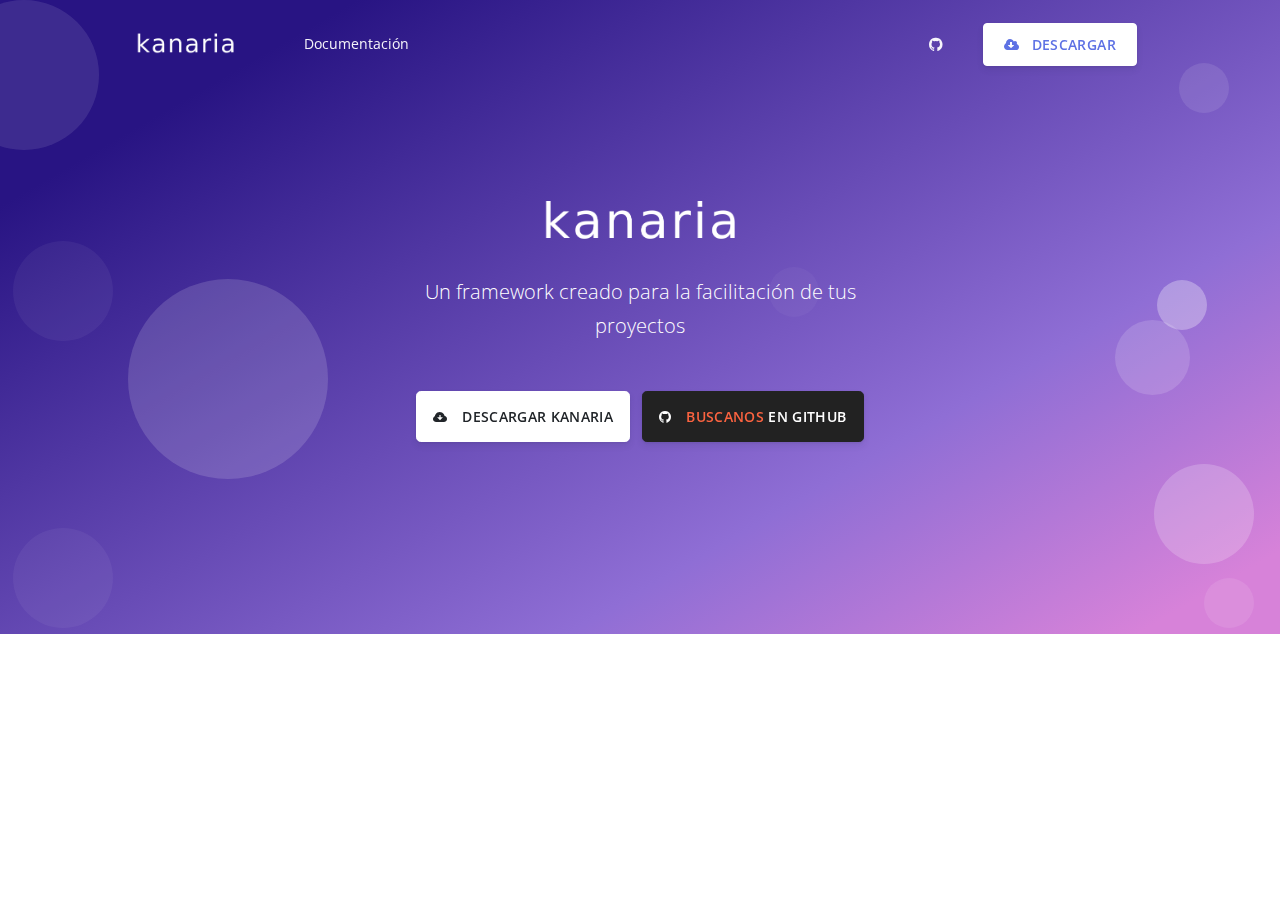
==== index.html @ a64e55ee "framework" ====
<!DOCTYPE html>
<html lang="es">

<head>
  <meta charset="utf-8">
  <meta name="viewport" content="width=device-width, initial-scale=1, shrink-to-fit=no">
  <meta name="description" content="Start your development with a Design System for Bootstrap 4.">
  <meta name="author" content="Creative Tim">
  <title>Kanaria framework</title>
  <!-- Favicon -->
  <link href="./assets/img/brand/favicon.png" rel="icon" type="image/png">
  <!-- Fonts -->
  <link href="https://fonts.googleapis.com/css?family=Open+Sans:300,400,600,700" rel="stylesheet">
  <!-- Icons -->
  <link href="./assets/vendor/nucleo/css/nucleo.css" rel="stylesheet">
  <link href="./assets/vendor/font-awesome/css/font-awesome.min.css" rel="stylesheet">
  <!-- Argon CSS -->
  <link type="text/css" href="./assets/css/argon.css?v=1.0.1" rel="stylesheet">

</head>

<body>
  <header class="header-global">
    <nav id="navbar-main" class="navbar navbar-main navbar-expand-lg navbar-transparent navbar-light headroom">
      <div class="container">
        <a class="navbar-brand mr-lg-5" href="./index.html">
          <img src="./assets/img/brand/kanaria.png">
        </a>
        <button class="navbar-toggler" type="button" data-toggle="collapse" data-target="#navbar_global" aria-controls="navbar_global" aria-expanded="false" aria-label="Toggle navigation">
          <span class="navbar-toggler-icon"></span>
        </button>
        <div class="navbar-collapse collapse" id="navbar_global">
          <div class="navbar-collapse-header">
            <div class="row">
              <div class="col-6 collapse-brand">
                <a href="./index.html">
                  <img src="./assets/img/brand/kanaria.png">
                </a>
              </div>
              <div class="col-6 collapse-close">
                <button type="button" class="navbar-toggler" data-toggle="collapse" data-target="#navbar_global" aria-controls="navbar_global" aria-expanded="false" aria-label="Toggle navigation">
                  <span></span>
                  <span></span>
                </button>
              </div>
            </div>
          </div>
          <ul class="navbar-nav navbar-nav-hover align-items-lg-center">
            <li class="nav-item dropdown">
              <a href="./pages/Documentacion.html" class="nav-link" data-toggle="dropdown" href="#" role="button">
                <i class="ni ni-ui-04 d-lg-none"></i>
                <span class="nav-link-inner--text">Documentación</span>
              </a>
              <div class="dropdown-menu dropdown-menu-xl">
                <div class="dropdown-menu-inner">
                  <a href="./examples/plantilla.html" class="media d-flex align-items-center">
                    <div class="icon icon-shape bg-gradient-primary rounded-circle text-white">
                      <i class="ni ni-spaceship"></i>
                    </div>
                    <div class="media-body ml-3">
                      <h6 class="heading text-primary mb-md-1">plantilla de inicio</h6>
                      <p class="description d-none d-md-inline-block mb-0">Inicie su proyecto con una plantilla de inicio</p>
                    </div>
                  </a>
        
                  <a href="./pages/Documentacion.html">
                    <div class="icon icon-shape bg-gradient-warning rounded-circle text-white">
                      <i class="ni ni-ui-04"></i>
                    </div>
                    <div class="media-body ml-3">
                      <h5 class="heading text-warning mb-md-1">Documentación</h5>
                      <p class="description d-none d-md-inline-block mb-0">Descubre las caracteristicas y funcionalidades de nuestro framework</p>
                    </div>
                  </a>
                </div>
              </div>
            </li>
            
          </ul>
          <ul class="navbar-nav align-items-lg-center ml-lg-auto">
            <li class="nav-item">
              <a class="nav-link nav-link-icon" href="#" target="_blank" data-toggle="tooltip" title="Star us on Github">
                <i class="fa fa-github"></i>
                <span class="nav-link-inner--text d-lg-none">Github</span>
              </a>
            </li>
            <li class="nav-item d-none d-lg-block ml-lg-4">
              <a href="./Download/kanaria.zip" target="_blank" download="kanaria.zip" class="btn btn-neutral btn-icon">
                <span class="btn-inner--icon">
                  <i class="fa fa-cloud-download mr-2"></i>
                </span>
                <span class="nav-link-inner--text">Descargar</span>
              </a>
            </li>
          </ul>
        </div>
      </div>
    </nav>
  </header>
  <main>
    <div class="position-relative">
      <!-- Hero for FREE version -->
      <section class="section section-lg section-hero section-shaped">
        <!-- Background circles -->
        <div class="shape shape-style-1 shape-primary">
          <span class="span-150"></span>
          <span class="span-50"></span>
          <span class="span-50"></span>
          <span class="span-75"></span>
          <span class="span-100"></span>
          <span class="span-75"></span>
          <span class="span-50"></span>
          <span class="span-100"></span>
          <span class="span-50"></span>
          <span class="span-100"></span>
        </div>
        <div class="container shape-container d-flex align-items-center py-lg">
          <div class="col px-0">
            <div class="row align-items-center justify-content-center">
              <div class="col-lg-6 text-center">
                <img src="./assets/img/brand/kanaria.png" style="width: 200px;" class="img-fluid">
                <p class="lead text-white">Un framework creado para la facilitación de tus proyectos</p>
                <div class="btn-wrapper mt-5">
                  <a href="./Download/kanaria.zip" target="_blank" download="kanaria.zip" class="btn btn-lg btn-white btn-icon mb-3 mb-sm-0">
                    <span class="btn-inner--icon"><i class="ni ni-cloud-download-95"></i></span>
                    <span class="btn-inner--text">Descargar Kanaria</span>
                  </a>
                  <a href="#" class="btn btn-lg btn-github btn-icon mb-3 mb-sm-0" target="_blank">
                    <span class="btn-inner--icon"><i class="fa fa-github"></i></span>
                    <span class="btn-inner--text">
                      <span class="text-warning">Buscanos</span> en Github</span>
                  </a>
                </div>
                
              </div>
            </div>
          </div>
        </div>

      </section>
    </div>


  <!-- Core -->
  <script src="./assets/vendor/jquery/jquery.min.js"></script>
  <script src="./assets/vendor/popper/popper.min.js"></script>
  <script src="./assets/vendor/bootstrap/bootstrap.min.js"></script>
  <script src="./assets/vendor/headroom/headroom.min.js"></script>
  <!-- Optional JS -->
  <script src="./assets/vendor/onscreen/onscreen.min.js"></script>
  <script src="./assets/vendor/nouislider/js/nouislider.min.js"></script>
  <script src="./assets/vendor/bootstrap-datepicker/js/bootstrap-datepicker.min.js"></script>
  <!-- Argon JS -->
  <script src="./assets/js/argon.js?v=1.0.1"></script>
</body>

</html>
---- assets/vendor/nucleo/css/nucleo.css ----
/*--------------------------------

hermes-dashboard-icons Web Font - built using nucleoapp.com
License - nucleoapp.com/license/

-------------------------------- */
@font-face {
  font-family: 'NucleoIcons';
  src: url('../fonts/nucleo-icons.eot');
  src: url('../fonts/nucleo-icons.eot') format('embedded-opentype'), url('../fonts/nucleo-icons.woff2') format('woff2'), url('../fonts/nucleo-icons.woff') format('woff'), url('../fonts/nucleo-icons.ttf') format('truetype'), url('../fonts/nucleo-icons.svg') format('svg');
  font-weight: normal;
  font-style: normal;
}
/*------------------------
    base class definition
-------------------------*/
.ni {
  display: inline-block;
  font: normal normal normal 14px/1 NucleoIcons;
  font-size: inherit;
  text-rendering: auto;
  -webkit-font-smoothing: antialiased;
  -moz-osx-font-smoothing: grayscale;
}
/*------------------------
  change icon size
-------------------------*/
.ni-lg {
  font-size: 1.33333333em;
  line-height: 0.75em;
  vertical-align: -15%;
}
.ni-2x {
  font-size: 2em;
}
.ni-3x {
  font-size: 3em;
}
.ni-4x {
  font-size: 4em;
}
.ni-5x {
  font-size: 5em;
}

/*----------------------------------
  add a square/circle background
-----------------------------------*/
.ni.square,
.ni.circle {
  padding: 0.33333333em;
  vertical-align: -16%;
  background-color: #eee;
}
.ni.circle {
  border-radius: 50%;
}
/*------------------------
  list icons
-------------------------*/
.ni-ul {
  padding-left: 0;
  margin-left: 2.14285714em;
  list-style-type: none;
}
.ni-ul > li {
  position: relative;
}
.ni-ul > li > .ni {
  position: absolute;
  left: -1.57142857em;
  top: 0.14285714em;
  text-align: center;
}
.ni-ul > li > .ni.lg {
  top: 0;
  left: -1.35714286em;
}
.ni-ul > li > .ni.circle,
.ni-ul > li > .ni.square {
  top: -0.19047619em;
  left: -1.9047619em;
}
/*------------------------
  spinning icons
-------------------------*/
.ni.spin {
  -webkit-animation: nc-spin 2s infinite linear;
  -moz-animation: nc-spin 2s infinite linear;
  animation: nc-spin 2s infinite linear;
}
@-webkit-keyframes nc-spin {
  0% {
    -webkit-transform: rotate(0deg);
  }
  100% {
    -webkit-transform: rotate(360deg);
  }
}
@-moz-keyframes nc-spin {
  0% {
    -moz-transform: rotate(0deg);
  }
  100% {
    -moz-transform: rotate(360deg);
  }
}
@keyframes nc-spin {
  0% {
    -webkit-transform: rotate(0deg);
    -moz-transform: rotate(0deg);
    -ms-transform: rotate(0deg);
    -o-transform: rotate(0deg);
    transform: rotate(0deg);
  }
  100% {
    -webkit-transform: rotate(360deg);
    -moz-transform: rotate(360deg);
    -ms-transform: rotate(360deg);
    -o-transform: rotate(360deg);
    transform: rotate(360deg);
  }
}
/*------------------------
  rotated/flipped icons
-------------------------*/
.ni.rotate-90 {
  filter: progid:DXImageTransform.Microsoft.BasicImage(rotation=1);
  -webkit-transform: rotate(90deg);
  -moz-transform: rotate(90deg);
  -ms-transform: rotate(90deg);
  -o-transform: rotate(90deg);
  transform: rotate(90deg);
}
.ni.rotate-180 {
  filter: progid:DXImageTransform.Microsoft.BasicImage(rotation=2);
  -webkit-transform: rotate(180deg);
  -moz-transform: rotate(180deg);
  -ms-transform: rotate(180deg);
  -o-transform: rotate(180deg);
  transform: rotate(180deg);
}
.ni.rotate-270 {
  filter: progid:DXImageTransform.Microsoft.BasicImage(rotation=3);
  -webkit-transform: rotate(270deg);
  -moz-transform: rotate(270deg);
  -ms-transform: rotate(270deg);
  -o-transform: rotate(270deg);
  transform: rotate(270deg);
}
.ni.flip-y {
  filter: progid:DXImageTransform.Microsoft.BasicImage(rotation=0);
  -webkit-transform: scale(-1, 1);
  -moz-transform: scale(-1, 1);
  -ms-transform: scale(-1, 1);
  -o-transform: scale(-1, 1);
  transform: scale(-1, 1);
}
.ni.flip-x {
  filter: progid:DXImageTransform.Microsoft.BasicImage(rotation=2);
  -webkit-transform: scale(1, -1);
  -moz-transform: scale(1, -1);
  -ms-transform: scale(1, -1);
  -o-transform: scale(1, -1);
  transform: scale(1, -1);
}
/*------------------------
    font icons
-------------------------*/

.ni-active-40::before {
    content: "\ea02";
}

.ni-air-baloon::before {
    content: "\ea03";
}

.ni-album-2::before {
    content: "\ea04";
}

.ni-align-center::before {
    content: "\ea05";
}

.ni-align-left-2::before {
    content: "\ea06";
}

.ni-ambulance::before {
    content: "\ea07";
}

.ni-app::before {
    content: "\ea08";
}

.ni-archive-2::before {
    content: "\ea09";
}

.ni-atom::before {
    content: "\ea0a";
}

.ni-badge::before {
    content: "\ea0b";
}

.ni-bag-17::before {
    content: "\ea0c";
}

.ni-basket::before {
    content: "\ea0d";
}

.ni-bell-55::before {
    content: "\ea0e";
}

.ni-bold-down::before {
    content: "\ea0f";
}

.ni-bold-left::before {
    content: "\ea10";
}

.ni-bold-right::before {
    content: "\ea11";
}

.ni-bold-up::before {
    content: "\ea12";
}

.ni-bold::before {
    content: "\ea13";
}

.ni-book-bookmark::before {
    content: "\ea14";
}

.ni-books::before {
    content: "\ea15";
}

.ni-box-2::before {
    content: "\ea16";
}

.ni-briefcase-24::before {
    content: "\ea17";
}

.ni-building::before {
    content: "\ea18";
}

.ni-bulb-61::before {
    content: "\ea19";
}

.ni-bullet-list-67::before {
    content: "\ea1a";
}

.ni-bus-front-12::before {
    content: "\ea1b";
}

.ni-button-pause::before {
    content: "\ea1c";
}

.ni-button-play::before {
    content: "\ea1d";
}

.ni-button-power::before {
    content: "\ea1e";
}

.ni-calendar-grid-58::before {
    content: "\ea1f";
}

.ni-camera-compact::before {
    content: "\ea20";
}

.ni-caps-small::before {
    content: "\ea21";
}

.ni-cart::before {
    content: "\ea22";
}

.ni-chart-bar-32::before {
    content: "\ea23";
}

.ni-chart-pie-35::before {
    content: "\ea24";
}

.ni-chat-round::before {
    content: "\ea25";
}

.ni-check-bold::before {
    content: "\ea26";
}

.ni-circle-08::before {
    content: "\ea27";
}

.ni-cloud-download-95::before {
    content: "\ea28";
}

.ni-cloud-upload-96::before {
    content: "\ea29";
}

.ni-compass-04::before {
    content: "\ea2a";
}

.ni-controller::before {
    content: "\ea2b";
}

.ni-credit-card::before {
    content: "\ea2c";
}

.ni-curved-next::before {
    content: "\ea2d";
}

.ni-delivery-fast::before {
    content: "\ea2e";
}

.ni-diamond::before {
    content: "\ea2f";
}

.ni-email-83::before {
    content: "\ea30";
}

.ni-fat-add::before {
    content: "\ea31";
}

.ni-fat-delete::before {
    content: "\ea32";
}

.ni-fat-remove::before {
    content: "\ea33";
}

.ni-favourite-28::before {
    content: "\ea34";
}

.ni-folder-17::before {
    content: "\ea35";
}

.ni-glasses-2::before {
    content: "\ea36";
}

.ni-hat-3::before {
    content: "\ea37";
}

.ni-headphones::before {
    content: "\ea38";
}

.ni-html5::before {
    content: "\ea39";
}

.ni-istanbul::before {
    content: "\ea3a";
}

.ni-key-25::before {
    content: "\ea3b";
}

.ni-laptop::before {
    content: "\ea3c";
}

.ni-like-2::before {
    content: "\ea3d";
}

.ni-lock-circle-open::before {
    content: "\ea3e";
}

.ni-map-big::before {
    content: "\ea3f";
}

.ni-mobile-button::before {
    content: "\ea40";
}

.ni-money-coins::before {
    content: "\ea41";
}

.ni-note-03::before {
    content: "\ea42";
}

.ni-notification-70::before {
    content: "\ea43";
}

.ni-palette::before {
    content: "\ea44";
}

.ni-paper-diploma::before {
    content: "\ea45";
}

.ni-pin-3::before {
    content: "\ea46";
}

.ni-planet::before {
    content: "\ea47";
}

.ni-ruler-pencil::before {
    content: "\ea48";
}

.ni-satisfied::before {
    content: "\ea49";
}

.ni-scissors::before {
    content: "\ea4a";
}

.ni-send::before {
    content: "\ea4b";
}

.ni-settings-gear-65::before {
    content: "\ea4c";
}

.ni-settings::before {
    content: "\ea4d";
}

.ni-single-02::before {
    content: "\ea4e";
}

.ni-single-copy-04::before {
    content: "\ea4f";
}

.ni-sound-wave::before {
    content: "\ea50";
}

.ni-spaceship::before {
    content: "\ea51";
}

.ni-square-pin::before {
    content: "\ea52";
}

.ni-support-16::before {
    content: "\ea53";
}

.ni-tablet-button::before {
    content: "\ea54";
}

.ni-tag::before {
    content: "\ea55";
}

.ni-tie-bow::before {
    content: "\ea56";
}

.ni-time-alarm::before {
    content: "\ea57";
}

.ni-trophy::before {
    content: "\ea58";
}

.ni-tv-2::before {
    content: "\ea59";
}

.ni-umbrella-13::before {
    content: "\ea5a";
}

.ni-user-run::before {
    content: "\ea5b";
}

.ni-vector::before {
    content: "\ea5c";
}

.ni-watch-time::before {
    content: "\ea5d";
}

.ni-world::before {
    content: "\ea5e";
}

.ni-zoom-split-in::before {
    content: "\ea5f";
}

.ni-collection::before {
    content: "\ea60";
}

.ni-image::before {
    content: "\ea61";
}

.ni-shop::before {
    content: "\ea62";
}

.ni-ungroup::before {
    content: "\ea63";
}

.ni-world-2::before {
    content: "\ea64";
}

.ni-ui-04::before {
    content: "\ea65";
}


/* all icon font classes list here */
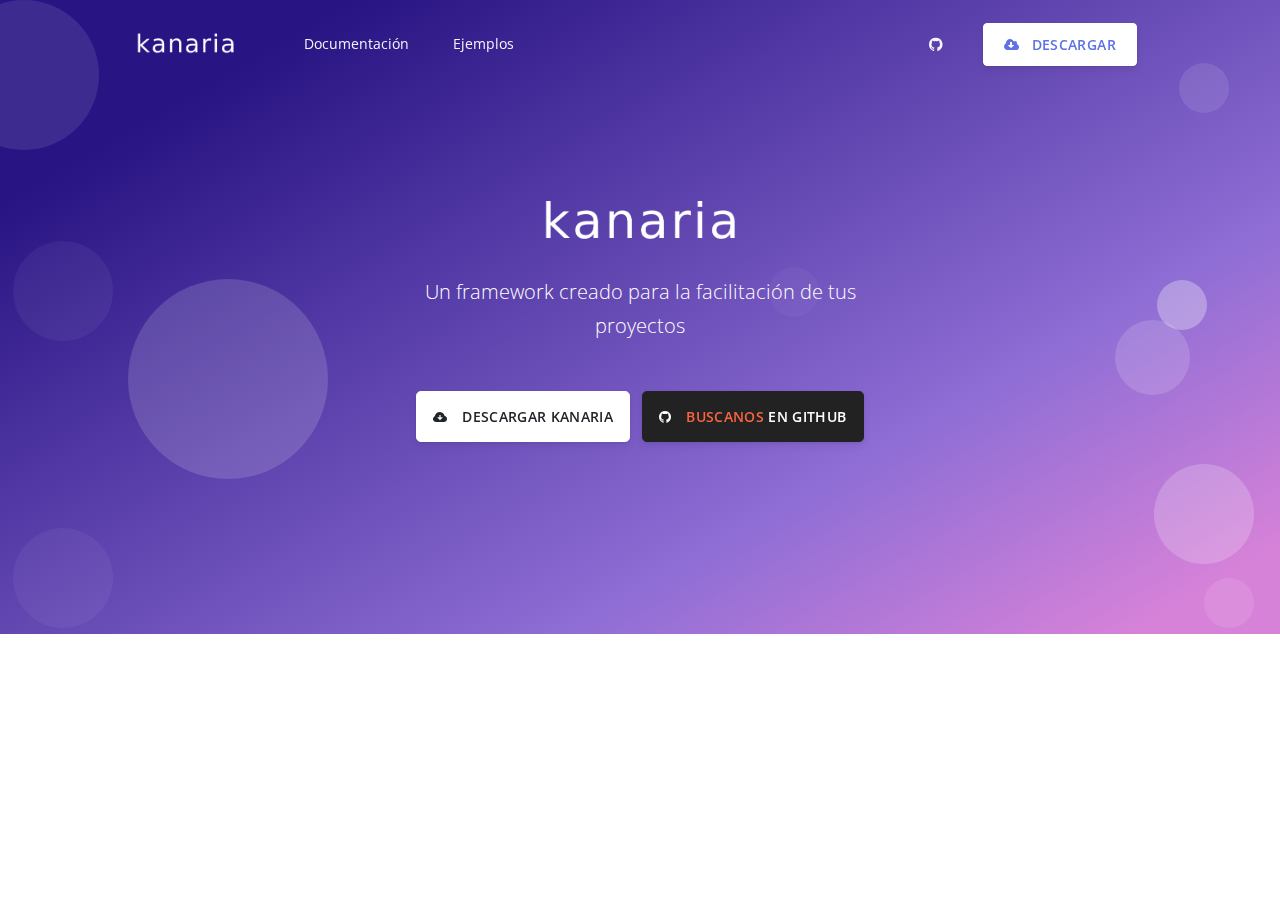
==== commit 82ddee34: "corregido documentacion y anadido cosas al framework" ====
--- a/index.html
+++ b/index.html
@@ -75,17 +75,28 @@
                 </div>
               </div>
             </li>
+             <li class="nav-item dropdown">
+              <a href="#" class="nav-link" data-toggle="dropdown" href="#" role="button">
+                <i class="ni ni-collection d-lg-none"></i>
+                <span class="nav-link-inner--text">Ejemplos</span>
+              </a>
+              <div class="dropdown-menu">
+                <a href="./examples/plantilla1.html" class="dropdown-item">Ejemplo 1</a>
+                <a href="./examples/plantilla2.html" class="dropdown-item">Ejemplo 2</a>
+
+              </div>
+            </li>
             
           </ul>
           <ul class="navbar-nav align-items-lg-center ml-lg-auto">
             <li class="nav-item">
-              <a class="nav-link nav-link-icon" href="#" target="_blank" data-toggle="tooltip" title="Star us on Github">
+              <a class="nav-link nav-link-icon" href="https://github.com/cr15t14n/kanaria-framework" target="_blank" data-toggle="tooltip" title="Star us on Github">
                 <i class="fa fa-github"></i>
                 <span class="nav-link-inner--text d-lg-none">Github</span>
               </a>
             </li>
             <li class="nav-item d-none d-lg-block ml-lg-4">
-              <a href="./Download/kanaria.zip" target="_blank" download="kanaria.zip" class="btn btn-neutral btn-icon">
+              <a href="./Download/kanaria-framework.zip" target="_blank" download="kanaria.zip" class="btn btn-neutral btn-icon">
                 <span class="btn-inner--icon">
                   <i class="fa fa-cloud-download mr-2"></i>
                 </span>
@@ -121,11 +132,11 @@
                 <img src="./assets/img/brand/kanaria.png" style="width: 200px;" class="img-fluid">
                 <p class="lead text-white">Un framework creado para la facilitación de tus proyectos</p>
                 <div class="btn-wrapper mt-5">
-                  <a href="./Download/kanaria.zip" target="_blank" download="kanaria.zip" class="btn btn-lg btn-white btn-icon mb-3 mb-sm-0">
+                  <a href="./Download/kanaria-framework.zip" target="_blank" download="kanaria.zip" class="btn btn-lg btn-white btn-icon mb-3 mb-sm-0">
                     <span class="btn-inner--icon"><i class="ni ni-cloud-download-95"></i></span>
                     <span class="btn-inner--text">Descargar Kanaria</span>
                   </a>
-                  <a href="#" class="btn btn-lg btn-github btn-icon mb-3 mb-sm-0" target="_blank">
+                  <a href="https://github.com/cr15t14n/kanaria-framework" class="btn btn-lg btn-github btn-icon mb-3 mb-sm-0" target="_blank">
                     <span class="btn-inner--icon"><i class="fa fa-github"></i></span>
                     <span class="btn-inner--text">
                       <span class="text-warning">Buscanos</span> en Github</span>
